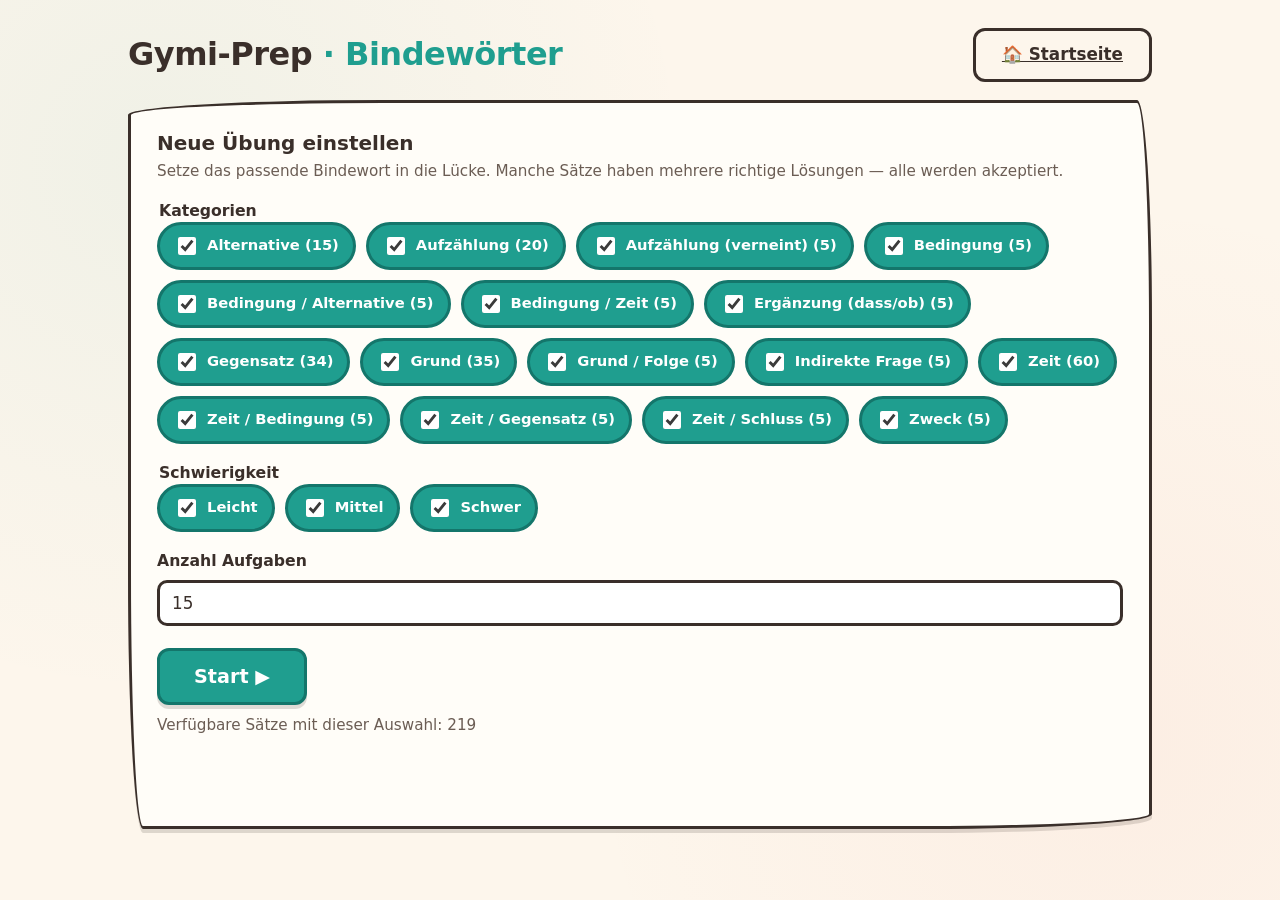
==== deutsch/connectors.html @ ad457c74 "Add one new german test and refactor the code a bit, add a new main page." ====
<!DOCTYPE html>
<html lang="de">
  <head>
    <meta charset="UTF-8" />
    <meta name="viewport" content="width=device-width, initial-scale=1.0, viewport-fit=cover" />
    <title>Gymi-Prep · Bindewörter</title>
    <link
      rel="icon"
      href="data:image/svg+xml,%3Csvg xmlns='http://www.w3.org/2000/svg' viewBox='0 0 100 100'%3E%3Ctext y='.9em' font-size='90'%3E%F0%9F%94%97%3C/text%3E%3C/svg%3E"
    />
    <link rel="stylesheet" href="../css/styles.css" />
    <style>
      /* Connector-specific bits on top of the shared theme. */
      .sentence {
        font-size: clamp(1.15rem, 3.5vw, 1.5rem);
        line-height: 2;
        font-weight: 600;
        margin: 6px 0 4px;
      }
      /* Scope to input[type=text].blankInput so these beat the shared theme's
         `input[type=text]{width:100%}` rule (higher specificity than a bare class). */
      input[type="text"].blankInput {
        font: inherit;
        font-size: 1em;
        padding: 2px 8px;
        border: 0;
        border-bottom: 3px solid var(--line);
        border-radius: 6px 6px 0 0;
        background: #fff6da;
        margin: 0 3px;
        vertical-align: baseline;
        color: var(--ink);
        /* Width is driven by the `size` attribute (set in JS from content), so blanks
           hug their word instead of filling the line. `width:auto` lets `size` win;
           `field-sizing` tightens it further where supported. */
        width: auto;
        min-width: 5ch;
        field-sizing: content;
      }
      input[type="text"].blankInput:focus {
        outline: 3px solid var(--teal);
        outline-offset: 1px;
      }
      input[type="text"].blankInput.locked {
        opacity: 1;
        -webkit-text-fill-color: var(--ink);
        font-weight: 800;
      }
      input[type="text"].blankInput.locked.ok {
        background: #eafaf0;
        border-color: var(--green-dark);
      }
      input[type="text"].blankInput.locked.bad {
        background: #fdeeec;
        border-color: var(--coral-dark);
      }
      .full-sentence {
        margin-top: 10px;
        font-weight: 700;
        color: var(--ink-soft);
      }
      .solution-line {
        margin-top: 6px;
        font-weight: 600;
      }
      .solution-line .word {
        background: var(--paper-2);
        border: 2px solid var(--line);
        border-radius: 6px;
        padding: 1px 8px;
        margin: 0 3px;
        display: inline-block;
        font-weight: 800;
      }
      .meta-pills {
        display: flex;
        gap: 10px;
        flex-wrap: wrap;
        margin-bottom: 12px;
      }
      /* Plain-text label (Kategorie / Schwierigkeit) followed by the value as a
         colour-coded pill, so it reads "Kategorie: [Zeit]". */
      .pill {
        display: inline-flex;
        align-items: baseline;
        gap: 6px;
        line-height: 1.2;
      }
      .pill-label {
        font-size: 0.8rem;
        font-weight: 700;
        color: var(--ink-soft);
      }
      .pill-value {
        font-size: 0.9rem;
        font-weight: 800;
        color: #fff;
        padding: 2px 10px;
        border-radius: 999px;
        border: 2px solid var(--line);
        box-shadow: 0 2px 0 rgba(58, 47, 42, 0.14);
        white-space: nowrap;
      }
      .pill--category .pill-value {
        background: var(--teal);
      }
      .pill--difficulty .pill-value {
        background: var(--purple);
      }
      .pill--context .pill-value {
        background: var(--amber-dark);
      }
      .note-big {
        font-size: 2.4rem;
        font-weight: 800;
      }
    </style>
  </head>
  <body>
    <div class="app">
      <header class="app-header">
        <h1 class="app-title">Gymi&#8209;Prep <span class="accent">· Bindewörter</span></h1>
        <a class="btn btn-ghost" href="../index.html" title="Zur Startseite">🏠 Startseite</a>
      </header>

      <!-- ================= SETUP ================= -->
      <section id="screen-setup" class="screen active">
        <div class="card wobble">
          <h2 class="panel-title">Neue Übung einstellen</h2>
          <p class="panel-hint">
            Setze das passende Bindewort in die Lücke. Manche Sätze haben mehrere richtige Lösungen —
            alle werden akzeptiert.
          </p>

          <fieldset class="field" style="margin-top:6px;">
            <legend class="field-legend">Kategorien</legend>
            <div class="chips" id="chips-categories"></div>
          </fieldset>

          <fieldset class="field" style="margin-top:18px;">
            <legend class="field-legend">Schwierigkeit</legend>
            <div class="chips" id="chips-difficulty"></div>
          </fieldset>

          <div class="field-grid" style="margin-top:18px;">
            <div class="field">
              <label for="in-count">Anzahl Aufgaben</label>
              <input type="number" id="in-count" min="1" max="60" value="15" />
            </div>
          </div>

          <div class="btn-row">
            <button class="btn btn-primary btn-lg" id="btn-start">Start ▶</button>
          </div>
          <p class="panel-hint" id="pool-info" style="margin-top:10px;"></p>
          <p class="feedback bad" id="setup-error"></p>
        </div>
      </section>

      <!-- ================= SOLVING ================= -->
      <section id="screen-solve" class="screen">
        <div class="solve-topbar">
          <span class="progress-pill" id="progress-pill">Aufgabe 1 / 15</span>
          <button class="btn btn-ghost btn-cancel" id="btn-cancel">✕ Abbrechen</button>
        </div>
        <div class="cancel-confirm" id="cancel-confirm">
          <span>Übung wirklich abbrechen? Der Fortschritt geht verloren.</span>
          <span class="cancel-confirm-actions">
            <button class="btn btn-coral" id="btn-cancel-yes">Ja, abbrechen</button>
            <button class="btn btn-ghost" id="btn-cancel-no">Weiter üben</button>
          </span>
        </div>

        <div class="card wobble">
          <div class="meta-pills" id="solve-meta"></div>
          <div class="sentence" id="sentence"></div>
          <div class="solve-submit" style="margin-top:14px;">
            <button class="btn btn-primary btn-lg" id="btn-check">Prüfen</button>
            <button class="btn btn-primary btn-lg" id="btn-next" style="display:none;">Weiter ↵</button>
          </div>
          <p class="feedback" id="feedback"></p>
          <div id="solution-block"></div>
        </div>
      </section>

      <!-- ================= REPORT ================= -->
      <section id="screen-report" class="screen">
        <div class="report-summary" id="report-summary"></div>
        <div class="card wobble">
          <h2 class="panel-title">Deine Ergebnisse</h2>
          <p class="panel-hint">Tippe auf eine rote Aufgabe, um sie noch einmal zu versuchen.</p>
          <div class="report-grid" id="report-grid"></div>
          <div class="btn-row">
            <button class="btn btn-primary" id="btn-new">Neue Übung</button>
          </div>
        </div>
      </section>

      <!-- ================= RETRY ================= -->
      <section id="screen-retry" class="screen">
        <div class="card wobble">
          <div class="meta-pills" id="retry-meta"></div>
          <div class="sentence" id="retry-sentence"></div>
          <div class="solve-submit" style="margin-top:14px;">
            <button class="btn btn-primary btn-lg" id="btn-retry-check">Prüfen</button>
          </div>
          <p class="feedback" id="retry-feedback"></p>
          <div id="retry-solution-block"></div>
          <div class="btn-row" style="justify-content:center;">
            <button class="btn btn-ghost" id="btn-retry-back">← Zurück zur Übersicht</button>
          </div>
        </div>
      </section>
    </div>

    <script type="module" src="connectors_app.js"></script>
  </body>
</html>
---- css/styles.css ----
/* Gymi-Prep — children-friendly theme.
   Warm "paper" background, deep ink text, restrained playful accents, thick and
   slightly irregular borders. One deliberate light theme, high contrast, big touch
   targets for tablet/phone. */

:root {
  --paper: #fdf6ec;
  --paper-2: #f7ead6;
  --card: #fffdf8;
  --ink: #3a2f2a;
  --ink-soft: #6b5d54;
  --line: #3a2f2a;

  --teal: #1f9e8f;
  --teal-dark: #14766b;
  --coral: #ef6f5b;
  --coral-dark: #d6533f;
  --amber: #f4b740;
  --amber-dark: #d99a1f;
  --green: #4caf6d;
  --green-dark: #368a53;
  --red: #e0483b;
  --sky: #4a9fd4;
  --purple: #8a6fbf;

  --radius: 14px;
  --border-w: 3px;

  --shadow: 0 4px 0 rgba(58, 47, 42, 0.16);
  --font: "Baloo 2", "Comic Sans MS", "Segoe UI", system-ui, -apple-system, sans-serif;
  --font-num: "Baloo 2", "Segoe UI", system-ui, sans-serif;
}

* {
  box-sizing: border-box;
}

html,
body {
  margin: 0;
  padding: 0;
}

body {
  font-family: var(--font);
  color: var(--ink);
  background: var(--paper);
  background-image:
    radial-gradient(circle at 12% 18%, rgba(31, 158, 143, 0.06), transparent 40%),
    radial-gradient(circle at 88% 82%, rgba(239, 111, 91, 0.06), transparent 40%);
  min-height: 100vh;
  line-height: 1.4;
  -webkit-text-size-adjust: 100%;
}

.app {
  max-width: 1080px;
  margin: 0 auto;
  padding: clamp(12px, 3vw, 28px);
}

/* --- Header ---------------------------------------------------------------- */
.app-header {
  display: flex;
  align-items: center;
  justify-content: space-between;
  gap: 12px;
  flex-wrap: wrap;
  margin-bottom: 18px;
}
.app-title {
  font-size: clamp(1.4rem, 4vw, 2rem);
  font-weight: 800;
  margin: 0;
  letter-spacing: -0.5px;
}
.app-title .accent {
  color: var(--teal);
}
.total-score {
  background: var(--amber);
  border: var(--border-w) solid var(--line);
  border-radius: 999px;
  padding: 6px 16px;
  font-weight: 800;
  box-shadow: var(--shadow);
  transform: rotate(-1.5deg);
}

/* --- Screens --------------------------------------------------------------- */
.screen {
  display: none;
}
.screen.active {
  display: block;
  animation: pop 0.25s ease;
}
@keyframes pop {
  from {
    opacity: 0;
    transform: translateY(8px);
  }
  to {
    opacity: 1;
    transform: translateY(0);
  }
}

/* --- Cards & panels -------------------------------------------------------- */
.card {
  background: var(--card);
  border: var(--border-w) solid var(--line);
  border-radius: var(--radius);
  box-shadow: var(--shadow);
  padding: clamp(16px, 3vw, 26px);
}
/* Slightly uneven, hand-drawn border feel on the main panels. */
.card.wobble {
  border-radius: 255px 15px 225px 15px / 15px 225px 15px 255px;
}

.panel-title {
  font-size: 1.25rem;
  font-weight: 800;
  margin: 0 0 4px;
}
.panel-hint {
  color: var(--ink-soft);
  margin: 0 0 18px;
  font-size: 0.95rem;
}

/* --- Setup form ------------------------------------------------------------ */
.field-grid {
  display: grid;
  grid-template-columns: repeat(auto-fit, minmax(230px, 1fr));
  gap: 18px;
}
.field {
  display: flex;
  flex-direction: column;
  gap: 8px;
}
.field > label,
.field-legend {
  font-weight: 700;
  font-size: 0.98rem;
}
.field .sub {
  font-weight: 500;
  color: var(--ink-soft);
  font-size: 0.85rem;
}

input[type="number"],
input[type="text"],
select {
  font-family: var(--font);
  font-size: 1.05rem;
  padding: 10px 12px;
  border: var(--border-w) solid var(--line);
  border-radius: 10px;
  background: #fff;
  color: var(--ink);
  width: 100%;
}
input[type="number"]:focus,
input[type="text"]:focus,
select:focus {
  outline: none;
  border-color: var(--teal);
  box-shadow: 0 0 0 3px rgba(31, 158, 143, 0.25);
}

.range-row {
  display: flex;
  align-items: center;
  gap: 10px;
}
.range-row span {
  color: var(--ink-soft);
}

/* Checkbox "chips" for result types & operations. */
fieldset.field {
  border: none;
  padding: 0;
  margin: 0;
}
.chips {
  display: flex;
  flex-wrap: wrap;
  gap: 10px;
}
.chip {
  display: inline-flex;
  align-items: center;
  gap: 8px;
  padding: 9px 14px;
  border: var(--border-w) solid var(--line);
  border-radius: 999px;
  background: #fff;
  cursor: pointer;
  font-weight: 600;
  font-size: 0.92rem;
  user-select: none;
  transition: transform 0.08s ease, background 0.12s ease;
}
.chip:hover {
  transform: translateY(-1px);
}
.chip input {
  accent-color: var(--teal);
  width: 18px;
  height: 18px;
}
.chip.checked {
  background: var(--teal);
  color: #fff;
  border-color: var(--teal-dark);
}
.chip.checked input {
  accent-color: #fff;
}

/* --- Buttons --------------------------------------------------------------- */
.btn {
  font-family: var(--font);
  font-weight: 800;
  font-size: 1.05rem;
  padding: 12px 26px;
  border: var(--border-w) solid var(--line);
  border-radius: 12px;
  background: var(--card);
  color: var(--ink);
  cursor: pointer;
  box-shadow: var(--shadow);
  transition: transform 0.08s ease, box-shadow 0.08s ease;
  min-height: 48px;
}
.btn:hover {
  transform: translateY(-2px);
}
.btn:active {
  transform: translateY(2px);
  box-shadow: 0 1px 0 rgba(58, 47, 42, 0.16);
}
.btn-primary {
  background: var(--teal);
  color: #fff;
  border-color: var(--teal-dark);
}
.btn-coral {
  background: var(--coral);
  color: #fff;
  border-color: var(--coral-dark);
}
.btn-ghost {
  background: transparent;
  box-shadow: none;
}
.btn-lg {
  font-size: 1.2rem;
  padding: 14px 34px;
}
.btn-row {
  display: flex;
  gap: 12px;
  flex-wrap: wrap;
  margin-top: 22px;
}

/* --- Solving screen -------------------------------------------------------- */
.solve-topbar {
  display: flex;
  align-items: center;
  justify-content: space-between;
  gap: 12px;
  flex-wrap: wrap;
  margin-bottom: 16px;
}
.progress-pill {
  background: var(--sky);
  color: #fff;
  border: var(--border-w) solid var(--line);
  border-radius: 999px;
  padding: 6px 16px;
  font-weight: 800;
}
.topbar-right {
  display: flex;
  align-items: center;
  gap: 10px;
}
.btn-cancel {
  font-size: 0.9rem;
  padding: 8px 14px;
  min-height: 40px;
  color: var(--coral-dark);
}
.btn-cancel:hover {
  background: #fdeeec;
}
.timer {
  font-variant-numeric: tabular-nums;
  font-weight: 800;
  font-size: 1.3rem;
  background: #fff;
  border: var(--border-w) solid var(--line);
  border-radius: 999px;
  padding: 6px 18px;
  box-shadow: var(--shadow);
}
.timer.overtime {
  background: var(--red);
  color: #fff;
  border-color: #b5352b;
  animation: shake 0.4s ease;
}
@keyframes shake {
  0%, 100% { transform: translateX(0); }
  25% { transform: translateX(-4px); }
  75% { transform: translateX(4px); }
}

.overtime-notice {
  display: none;
  background: var(--amber);
  border: var(--border-w) solid var(--line);
  border-radius: 10px;
  padding: 10px 14px;
  font-weight: 700;
  margin-bottom: 14px;
}
.overtime-notice.show {
  display: block;
}

.cancel-confirm {
  display: none;
  align-items: center;
  justify-content: space-between;
  gap: 12px;
  flex-wrap: wrap;
  background: #fdeeec;
  border: var(--border-w) solid var(--coral-dark);
  border-radius: 12px;
  padding: 12px 16px;
  font-weight: 700;
  margin-bottom: 14px;
  box-shadow: var(--shadow);
}
.cancel-confirm.show {
  display: flex;
}
.cancel-confirm-actions {
  display: flex;
  gap: 10px;
  flex-wrap: wrap;
}
.cancel-confirm .btn {
  font-size: 0.95rem;
  padding: 10px 18px;
  min-height: 42px;
}

/* The chain, book-style: centered column with rules top and bottom. */
.chain-card {
  max-width: 340px;
  margin: 0 auto;
  text-align: center;
}
.chain-number {
  font-weight: 800;
  font-size: 1.1rem;
  color: var(--ink-soft);
  margin-bottom: 8px;
}
.chain {
  display: flex;
  flex-direction: column;
  gap: 6px;
  font-family: var(--font-num);
  font-size: clamp(1.3rem, 5vw, 1.7rem);
  font-weight: 700;
  padding: 14px 10px;
  border-top: var(--border-w) solid var(--line);
  border-bottom: var(--border-w) solid var(--line);
}
.chain-start {
  font-weight: 800;
}
.chain-op {
  letter-spacing: 0.5px;
}
.frac {
  display: inline-flex;
  flex-direction: column;
  vertical-align: middle;
  line-height: 0.9;
  font-size: 0.62em;
  margin: 0 0.1em;
  text-align: center;
}
.frac .num {
  border-bottom: 2px solid currentColor;
  padding: 0 2px;
}
.frac .den {
  padding: 0 2px;
}
.mixed-whole {
  font-size: 1em;
  margin-right: 0.15em;
}

.answer-row {
  display: flex;
  align-items: center;
  justify-content: center;
  gap: 10px;
  margin-top: 14px;
}
.equals {
  font-size: 1.7rem;
  font-weight: 800;
}
.answer-input {
  max-width: 170px;
  text-align: center;
  font-size: 1.4rem !important;
  font-weight: 800;
}

.answer-help {
  text-align: center;
  color: var(--ink-soft);
  font-size: 0.9rem;
  margin: 14px auto 0;
  max-width: 420px;
}
.answer-help code {
  background: var(--paper-2);
  border: 2px solid var(--line);
  border-radius: 6px;
  padding: 1px 6px;
  font-weight: 700;
}
.solve-submit {
  text-align: center;
  margin-top: 18px;
}

/* --- Report ---------------------------------------------------------------- */
.report-summary {
  display: flex;
  flex-wrap: wrap;
  gap: 14px;
  margin-bottom: 20px;
}
.stat {
  flex: 1 1 140px;
  background: var(--card);
  border: var(--border-w) solid var(--line);
  border-radius: 12px;
  padding: 14px 16px;
  box-shadow: var(--shadow);
}
.stat .label {
  font-size: 0.82rem;
  color: var(--ink-soft);
  font-weight: 700;
}
.stat .value {
  font-size: 1.6rem;
  font-weight: 800;
}
.stat.time-ok .value {
  color: var(--green-dark);
}
.stat.time-bad .value {
  color: var(--red);
}
.stat.score .value {
  color: var(--amber-dark);
}

.report-grid {
  display: grid;
  grid-template-columns: repeat(auto-fill, minmax(150px, 1fr));
  gap: 12px;
}
.report-cell {
  border: var(--border-w) solid var(--line);
  border-radius: 12px;
  padding: 12px;
  background: #fff;
  text-align: center;
  box-shadow: var(--shadow);
}
.report-cell .rc-num {
  font-weight: 800;
  color: var(--ink-soft);
}
.report-cell .rc-mark {
  font-size: 1.8rem;
  line-height: 1;
  margin: 4px 0;
}
.report-cell.correct {
  background: #eafaf0;
  border-color: var(--green-dark);
}
.report-cell.correct .rc-mark {
  color: var(--green-dark);
}
.report-cell.wrong {
  background: #fdeeec;
  border-color: var(--coral-dark);
  cursor: pointer;
}
.report-cell.wrong:hover {
  transform: translateY(-2px);
}
.report-cell.fixed {
  background: #fff6e6;
  border-color: var(--amber-dark);
}
.report-cell .rc-hint {
  font-size: 0.78rem;
  color: var(--ink-soft);
  font-weight: 600;
}
.report-cell .rc-answer {
  font-size: 0.85rem;
  margin-top: 4px;
}

.bonus-banner {
  background: linear-gradient(100deg, var(--amber), var(--coral));
  color: #fff;
  border: var(--border-w) solid var(--line);
  border-radius: 12px;
  padding: 14px 18px;
  font-weight: 800;
  text-align: center;
  margin-bottom: 18px;
  box-shadow: var(--shadow);
  transform: rotate(-0.6deg);
}

.feedback {
  text-align: center;
  font-weight: 800;
  font-size: 1.2rem;
  margin-top: 14px;
  min-height: 1.4em;
}
.feedback.good {
  color: var(--green-dark);
}
.feedback.bad {
  color: var(--red);
}

/* --- Resume banner --------------------------------------------------------- */
.resume-banner {
  display: none;
  background: var(--purple);
  color: #fff;
  border: var(--border-w) solid var(--line);
  border-radius: 12px;
  padding: 14px 18px;
  margin-bottom: 18px;
  box-shadow: var(--shadow);
  align-items: center;
  justify-content: space-between;
  gap: 12px;
  flex-wrap: wrap;
}
.resume-banner.show {
  display: flex;
}
.resume-banner .btn {
  color: var(--ink);
}

/* --- History --------------------------------------------------------------- */
.history-summary {
  display: flex;
  flex-wrap: wrap;
  gap: 14px;
  margin-bottom: 20px;
}
.history-wrap {
  overflow-x: auto;
  border: var(--border-w) solid var(--line);
  border-radius: 12px;
}
.history-table {
  width: 100%;
  border-collapse: collapse;
  font-size: 1rem;
  min-width: 460px;
}
.history-table thead th {
  text-align: left;
  font-weight: 800;
  padding: 12px 14px;
  background: var(--paper-2);
  border-bottom: var(--border-w) solid var(--line);
  white-space: nowrap;
}
.history-table th.num,
.history-table td.num {
  text-align: right;
  font-variant-numeric: tabular-nums;
}
.history-table tbody td {
  padding: 11px 14px;
  border-bottom: 2px solid rgba(58, 47, 42, 0.14);
}
.history-table tbody tr:last-child td {
  border-bottom: none;
}
.history-table tbody tr:nth-child(even) {
  background: rgba(58, 47, 42, 0.035);
}
.history-table td.col-date {
  font-weight: 600;
  white-space: nowrap;
}
.history-table td.num {
  font-weight: 700;
}
.history-table td.num.good {
  color: var(--green-dark);
}
.history-table td.num.bad {
  color: var(--red);
}
.history-table td.num.points {
  color: var(--amber-dark);
  font-weight: 800;
}
.history-table .col-actions {
  text-align: right;
  width: 1%;
}
.btn-icon {
  border: 2px solid var(--line);
  background: #fff;
  border-radius: 8px;
  cursor: pointer;
  font-size: 1rem;
  line-height: 1;
  padding: 6px 9px;
  min-height: 36px;
}
.btn-icon:hover {
  background: #fdeeec;
  border-color: var(--coral-dark);
}
.history-empty {
  text-align: center;
  color: var(--ink-soft);
  font-weight: 600;
  padding: 24px 0;
}

.visually-hidden {
  position: absolute;
  width: 1px;
  height: 1px;
  overflow: hidden;
  clip: rect(0 0 0 0);
}

@media (max-width: 480px) {
  .btn-row {
    flex-direction: column;
  }
  .btn-row .btn {
    width: 100%;
  }
}
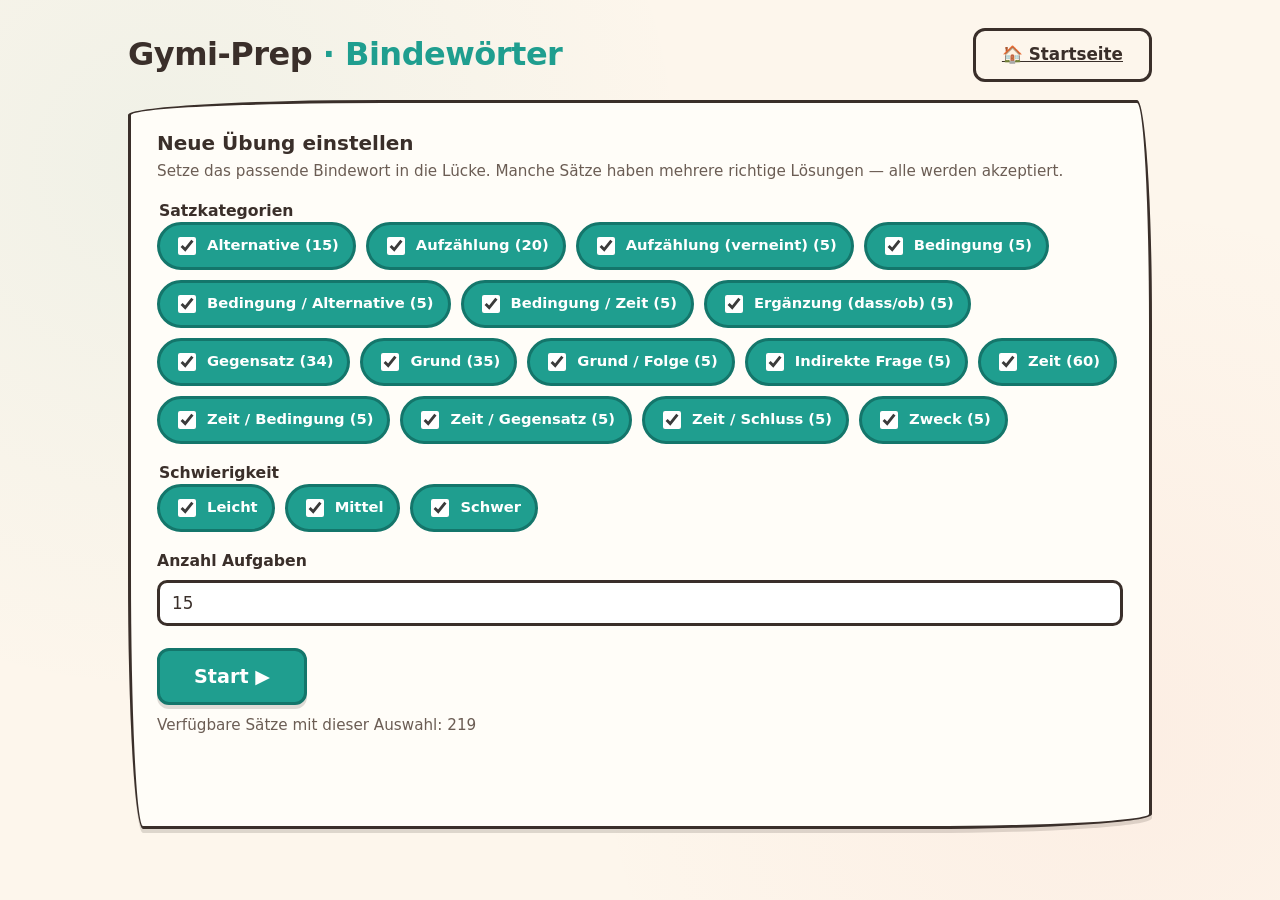
==== commit 5fa8b1ca: "Change one label on the filters page." ====
--- a/deutsch/connectors.html
+++ b/deutsch/connectors.html
@@ -133,7 +133,7 @@
           </p>
 
           <fieldset class="field" style="margin-top:6px;">
-            <legend class="field-legend">Kategorien</legend>
+            <legend class="field-legend">Satzkategorien</legend>
             <div class="chips" id="chips-categories"></div>
           </fieldset>
 
